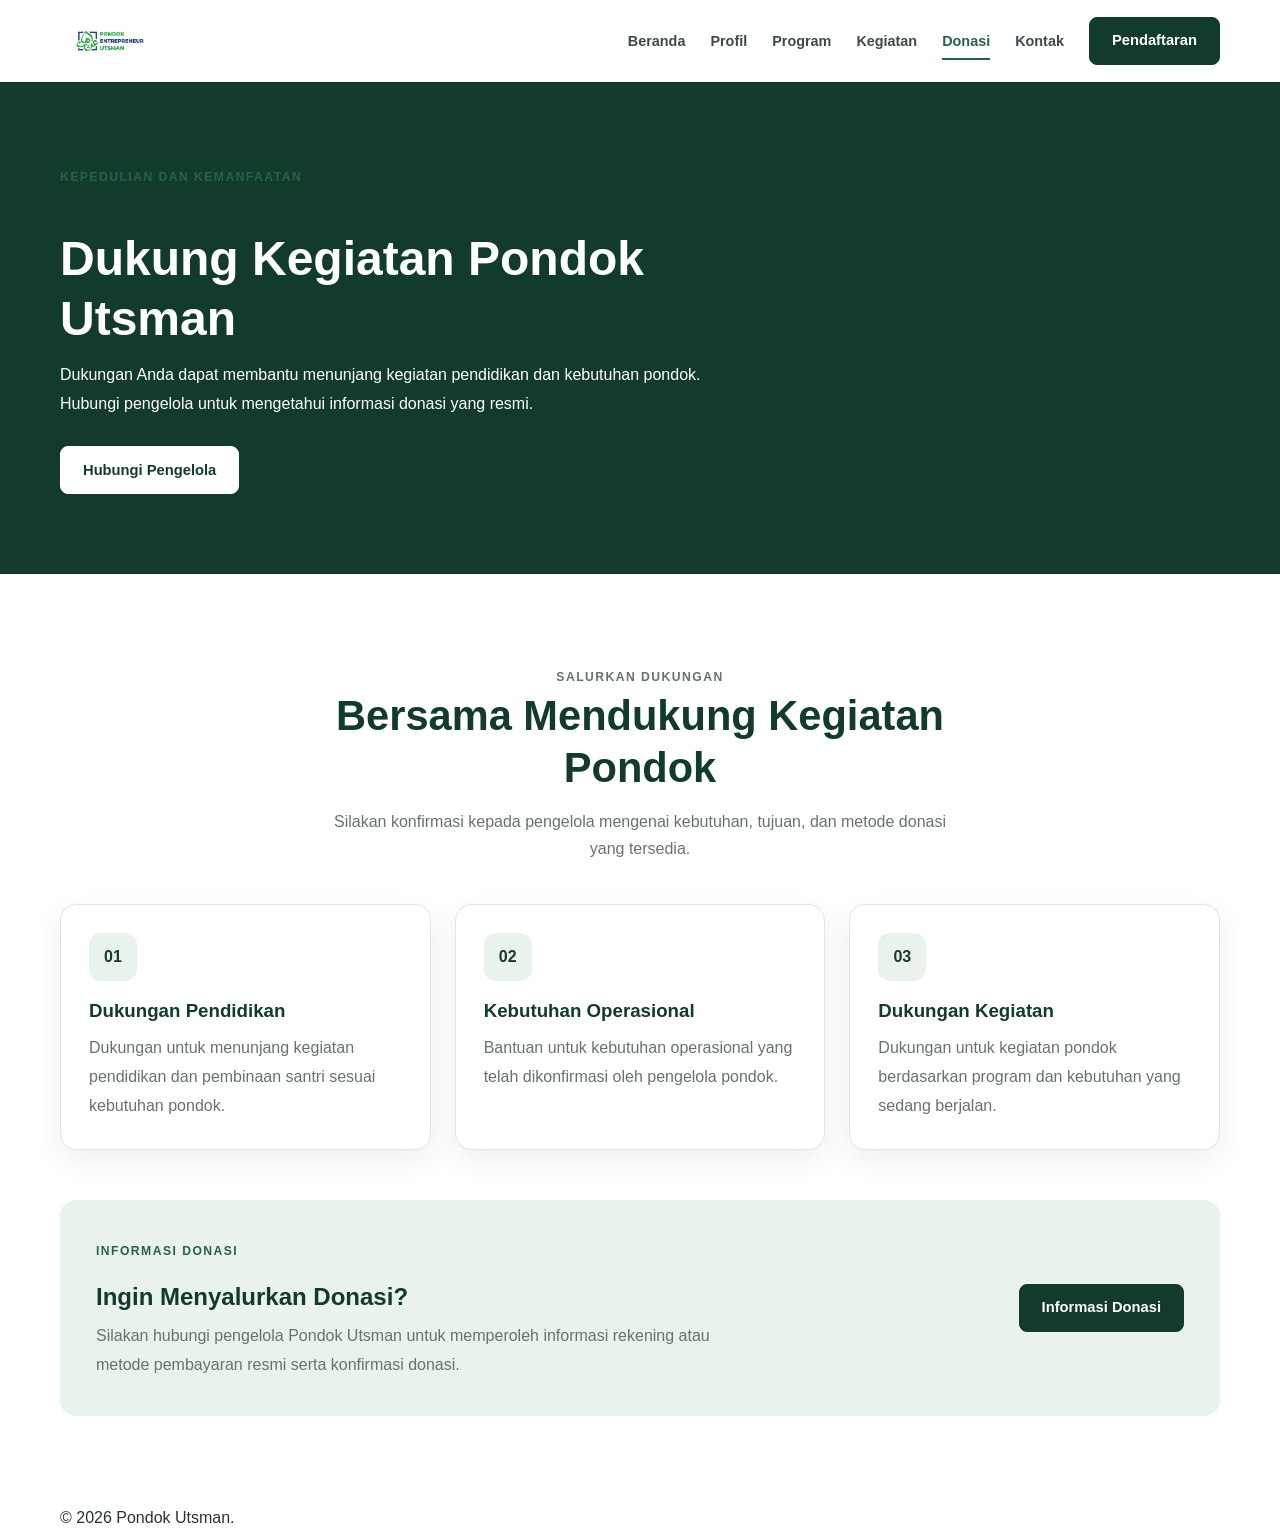
==== pages/donasi.html @ 716f0b97 "update" ====
<!DOCTYPE html>
<html lang="id">
<head>
    <meta charset="UTF-8">
    <meta name="viewport" content="width=device-width, initial-scale=1.0">
    <title>Donasi - Pondok Utsman</title>
    <link rel="stylesheet" href="../css/style.css">
    <link rel="stylesheet" href="../css/donasi.css">
    <script src="../js/script.js" defer></script>
</head>
<body>

<header class="site-header">
    <nav class="navbar container">
        <a href="../index.html" class="brand">
            <span class="brand-icon">
                <img src="../images/logo1.jpg" alt="Logo Pondok Utsman">
            </span>
        </a>

        <button class="menu-toggle" id="menuToggle"
            aria-label="Buka menu navigasi"
            aria-expanded="false">
            ☰
        </button>

        <div class="nav-menu" id="navMenu">
            <a href="../index.html">Beranda</a>
            <a href="profil.html">Profil</a>
            <a href="program.html">Program</a>
            <a href="kegiatan.html">Kegiatan</a>
            <a href="donasi.html" class="active">Donasi</a>
            <a href="kontak.html">Kontak</a>
            <a href="pendaftaran.html" class="btn btn-primary">Pendaftaran</a>
        </div>
    </nav>
</header>

<main>
    <section class="donation-hero">
        <div class="container">
            <p class="section-label">KEPEDULIAN DAN KEMANFAATAN</p>
            <h1>Dukung Kegiatan Pondok Utsman</h1>
            <p>
                Dukungan Anda dapat membantu menunjang kegiatan
                pendidikan dan kebutuhan pondok. Hubungi pengelola
                untuk mengetahui informasi donasi yang resmi.
            </p>
            <a href="kontak.html" class="btn btn-light">
                Hubungi Pengelola
            </a>
        </div>
    </section>

    <section class="section">
        <div class="container">
            <div class="section-heading">
                <p class="section-label">SALURKAN DUKUNGAN</p>
                <h2>Bersama Mendukung Kegiatan Pondok</h2>
                <p>
                    Silakan konfirmasi kepada pengelola mengenai
                    kebutuhan, tujuan, dan metode donasi yang tersedia.
                </p>
            </div>

            <div class="donation-grid">
                <article class="donation-card">
                    <div class="donation-icon">01</div>
                    <h3>Dukungan Pendidikan</h3>
                    <p>
                        Dukungan untuk menunjang kegiatan pendidikan
                        dan pembinaan santri sesuai kebutuhan pondok.
                    </p>
                </article>

                <article class="donation-card">
                    <div class="donation-icon">02</div>
                    <h3>Kebutuhan Operasional</h3>
                    <p>
                        Bantuan untuk kebutuhan operasional yang
                        telah dikonfirmasi oleh pengelola pondok.
                    </p>
                </article>

                <article class="donation-card">
                    <div class="donation-icon">03</div>
                    <h3>Dukungan Kegiatan</h3>
                    <p>
                        Dukungan untuk kegiatan pondok berdasarkan
                        program dan kebutuhan yang sedang berjalan.
                    </p>
                </article>
            </div>

            <div class="donation-info">
                <div>
                    <p class="section-label">INFORMASI DONASI</p>
                    <h2>Ingin Menyalurkan Donasi?</h2>
                    <p>
                        Silakan hubungi pengelola Pondok Utsman untuk
                        memperoleh informasi rekening atau metode
                        pembayaran resmi serta konfirmasi donasi.
                    </p>
                </div>

                <a href="kontak.html" class="btn btn-primary">
                    Informasi Donasi
                </a>
            </div>
        </div>
    </section>
</main>

<footer class="site-footer">
    <div class="container">
        <p>&copy; <span id="currentYear"></span> Pondok Utsman.</p>
    </div>
</footer>

</body>
</html>
---- css/style.css ----
/* =========================================================
   PONDOK UTSMAN — STYLE UTAMA
   File: css/style.css
   Digunakan oleh: index.html
========================================================= */

/* =========================
   1. RESET & VARIABEL
========================= */

:root {
    --green-900: #123b2c;
    --green-800: #194b38;
    --green-700: #276247;
    --green-100: #eaf2ec;
    --cream: #f7f8f4;
    --white: #ffffff;
    --text: #25352d;
    --muted: #66736b;
    --border: #e0e7e1;
    --shadow: 0 10px 30px rgba(18, 59, 44, 0.08);
    --radius: 14px;
    --container-width: 1160px;
}

*,
*::before,
*::after {
    box-sizing: border-box;
}

html {
    scroll-behavior: smooth;
    scroll-padding-top: 100px;
}

body {
    margin: 0;
    color: var(--text);
    background: var(--white);
    font-family: Arial, Helvetica, sans-serif;
    font-size: 16px;
    line-height: 1.7;
    -webkit-font-smoothing: antialiased;
}

img {
    display: block;
    max-width: 100%;
}

a {
    color: inherit;
    text-decoration: none;
}

button,
input,
textarea,
select {
    font: inherit;
}

button,
a {
    -webkit-tap-highlight-color: transparent;
}

h1,
h2,
h3,
p {
    margin-top: 0;
}

h1,
h2,
h3 {
    line-height: 1.25;
}

p:last-child {
    margin-bottom: 0;
}

.container {
    width: min(var(--container-width), calc(100% - 48px));
    margin-inline: auto;
}

.section {
    padding: 88px 0;
}

.section-label {
    display: inline-block;
    margin-bottom: 12px;
    color: var(--green-700);
    font-size: 0.76rem;
    font-weight: 700;
    letter-spacing: 0.12em;
    line-height: 1.5;
    text-transform: uppercase;
}

.eyebrow {
    display: inline-block;
    margin-bottom: 18px;
    color: rgba(255, 255, 255, 0.82);
    font-size: 0.78rem;
    font-weight: 700;
    letter-spacing: 0.12em;
    line-height: 1.6;
}

.section-heading {
    max-width: 720px;
    margin: 0 auto 42px;
    text-align: center;
}

.section-heading h2 {
    margin-bottom: 14px;
    color: var(--green-900);
    font-size: clamp(1.9rem, 4vw, 2.6rem);
}

.section-heading p {
    max-width: 650px;
    margin: 0 auto;
    color: var(--muted);
}

.btn {
    display: inline-flex;
    min-height: 48px;
    align-items: center;
    justify-content: center;
    gap: 8px;
    padding: 12px 22px;
    border: 1px solid transparent;
    border-radius: 8px;
    cursor: pointer;
    font-size: 0.92rem;
    font-weight: 700;
    line-height: 1.35;
    text-align: center;
    transition:
        background-color 0.2s ease,
        color 0.2s ease,
        border-color 0.2s ease,
        transform 0.2s ease;
}

.btn:hover {
    transform: translateY(-2px);
}

.btn-primary {
    color: var(--white);
    background: var(--green-900);
    border-color: var(--green-900);
}

.btn-primary:hover {
    color: var(--white);
    background: var(--green-700);
    border-color: var(--green-700);
}

.btn-secondary {
    color: var(--green-900);
    background: var(--green-100);
    border-color: var(--green-100);
}

.btn-secondary:hover {
    background: #dce9df;
    border-color: #dce9df;
}

.btn-light {
    color: var(--green-900);
    background: var(--white);
    border-color: var(--white);
}

.btn-light:hover {
    background: var(--green-100);
    border-color: var(--green-100);
}

.btn-outline {
    color: var(--white);
    background: transparent;
    border-color: rgba(255, 255, 255, 0.75);
}

.btn-outline:hover {
    color: var(--green-900);
    background: var(--white);
    border-color: var(--white);
}

.center-action {
    display: flex;
    justify-content: center;
    margin-top: 38px;
}

.text-link {
    display: inline-flex;
    align-items: center;
    gap: 6px;
    color: var(--green-700);
    font-weight: 700;
    transition: color 0.2s ease;
}

.text-link:hover {
    color: var(--green-900);
}

/* =========================
   2. HEADER & NAVBAR
========================= */

.header {
    position: sticky;
    z-index: 1000;
    top: 0;
    width: 100%;
    background: rgba(255, 255, 255, 0.97);
    border-bottom: 1px solid rgba(224, 231, 225, 0.9);
    box-shadow: 0 4px 18px rgba(18, 59, 44, 0.04);
    backdrop-filter: blur(12px);
}

.navbar {
    position: relative;
    display: flex;
    min-height: 82px;
    align-items: center;
    justify-content: space-between;
    gap: 28px;
}

.brand {
    display: inline-flex;
    flex-shrink: 0;
    align-items: center;
    gap: 12px;
}

.brand-icon {
    display: inline-flex;
    width: 100px;
    height: 70px;
    flex-shrink: 0;
    align-items: center;
    justify-content: center;
    overflow: hidden;
}

.brand-icon img {
    width: 100%;
    height: 100%;
    object-fit: contain;
}

.nav-menu {
    display: flex;
    align-items: center;
    gap: 25px;
    margin: 0;
    padding: 0;
    list-style: none;
}

.nav-menu li {
    margin: 0;
    padding: 0;
}

.nav-menu a:not(.btn) {
    display: inline-flex;
    align-items: center;
    min-height: 42px;
    color: #3d4b43;
    font-size: 0.9rem;
    font-weight: 600;
    transition: color 0.2s ease;
}

.nav-menu a:not(.btn):hover,
.nav-menu a:not(.btn).active {
    color: var(--green-700);
}

.nav-menu a:not(.btn).active {
    position: relative;
}

.nav-menu a:not(.btn).active::after {
    position: absolute;
    right: 0;
    bottom: 2px;
    left: 0;
    height: 2px;
    background: var(--green-700);
    content: "";
}

.nav-menu .nav-cta {
    min-height: 44px;
    padding: 10px 17px;
}

.menu-toggle {
    display: none;
    width: 44px;
    height: 44px;
    padding: 10px;
    border: 1px solid var(--border);
    border-radius: 8px;
    background: var(--white);
    cursor: pointer;
}

.menu-toggle span {
    display: block;
    width: 100%;
    height: 2px;
    margin: 5px 0;
    border-radius: 2px;
    background: var(--green-900);
}

/* =========================
   3. HERO
========================= */

.hero {
    position: relative;
    display: flex;
    min-height: 570px;
    align-items: center;
    overflow: hidden;
    color: var(--white);
    background:
        radial-gradient(circle at 85% 25%, rgba(89, 139, 103, 0.3), transparent 30%),
        linear-gradient(120deg, #123b2c 0%, #194b38 58%, #276247 100%);
}

.hero-content {
    position: relative;
    z-index: 2;
    padding-top: 88px;
    padding-bottom: 105px;
}

.hero h1 {
    max-width: 760px;
    margin-bottom: 22px;
    color: var(--white);
    font-size: clamp(2.5rem, 6vw, 4.4rem);
    font-weight: 800;
    letter-spacing: -0.035em;
    line-height: 1.1;
    text-transform: uppercase;
}

.hero-content > p {
    max-width: 660px;
    margin-bottom: 30px;
    color: rgba(255, 255, 255, 0.86);
    font-size: 1.08rem;
    line-height: 1.8;
}

.hero-actions {
    display: flex;
    flex-wrap: wrap;
    gap: 14px;
}

.hero-note {
    display: flex;
    align-items: center;
    gap: 10px;
    margin-top: 30px;
    color: rgba(255, 255, 255, 0.82);
    font-size: 0.88rem;
}

.note-dot {
    width: 8px;
    height: 8px;
    flex-shrink: 0;
    border-radius: 50%;
    background: #b6d7a8;
    box-shadow: 0 0 0 5px rgba(182, 215, 168, 0.12);
}

.hero-decoration {
    position: absolute;
    z-index: 1;
    border: 1px solid rgba(255, 255, 255, 0.12);
    border-radius: 50%;
    pointer-events: none;
}

.decoration-one {
    top: -170px;
    right: -80px;
    width: 520px;
    height: 520px;
}

.decoration-two {
    right: 80px;
    bottom: -300px;
    width: 620px;
    height: 620px;
}

.hero-bottom-shape {
    position: absolute;
    right: -5%;
    bottom: -85px;
    left: -5%;
    z-index: 1;
    height: 130px;
    border-radius: 50% 50% 0 0 / 40% 40% 0 0;
    background: var(--white);
}

/* =========================
   4. INTRODUCTION
========================= */

.intro-section {
    background: var(--white);
}

.intro-grid {
    display: grid;
    grid-template-columns: 0.85fr 1.15fr;
    align-items: start;
    gap: 70px;
}

.intro-grid h2 {
    max-width: 400px;
    margin-bottom: 0;
    color: var(--green-900);
    font-size: clamp(2rem, 4vw, 2.8rem);
    line-height: 1.2;
}

.intro-text p {
    margin-bottom: 18px;
    color: var(--muted);
}

/* =========================
   5. HISTORY
========================= */

.history-section {
    background: var(--cream);
}

.history-grid {
    display: grid;
    grid-template-columns: 0.8fr 1.2fr;
    align-items: start;
    gap: 60px;
}

.history-grid h2 {
    max-width: 390px;
    margin-bottom: 0;
    color: var(--green-900);
    font-size: clamp(2rem, 4vw, 2.7rem);
    line-height: 1.2;
}

.history-text p {
    margin-bottom: 18px;
    color: var(--muted);
}

.history-text p:last-of-type {
    margin-bottom: 22px;
}

/* =========================
   6. PROGRAM
========================= */

.program-section {
    background: var(--white);
}

.program-grid {
    display: grid;
    grid-template-columns: repeat(4, minmax(0, 1fr));
    gap: 22px;
}

.program-card {
    min-width: 0;
    padding: 28px 23px;
    border: 1px solid var(--border);
    border-radius: var(--radius);
    background: var(--white);
    box-shadow: var(--shadow);
    transition:
        transform 0.2s ease,
        border-color 0.2s ease,
        box-shadow 0.2s ease;
}

.program-card:hover {
    transform: translateY(-4px);
    border-color: #c5d8ca;
    box-shadow: 0 16px 34px rgba(18, 59, 44, 0.12);
}

.program-icon {
    display: flex;
    width: 50px;
    height: 50px;
    align-items: center;
    justify-content: center;
    margin-bottom: 23px;
    border-radius: 12px;
    color: var(--green-900);
    background: var(--green-100);
    font-size: 1rem;
    font-weight: 800;
}

.program-card h3 {
    margin-bottom: 12px;
    color: var(--green-900);
    font-size: 1.08rem;
    line-height: 1.45;
}

.program-card p {
    margin-bottom: 0;
    color: var(--muted);
    font-size: 0.92rem;
    line-height: 1.75;
}

/* =========================
   7. ACTIVITIES
========================= */

.activities-section {
    background: var(--cream);
}

.activity-grid {
    display: grid;
    grid-template-columns: repeat(3, minmax(0, 1fr));
    gap: 24px;
}

.activity-card {
    min-width: 0;
    overflow: hidden;
    border: 1px solid var(--border);
    border-radius: var(--radius);
    background: var(--white);
    box-shadow: var(--shadow);
    transition:
        transform 0.2s ease,
        box-shadow 0.2s ease;
}

.activity-card:hover {
    transform: translateY(-4px);
    box-shadow: 0 16px 34px rgba(18, 59, 44, 0.12);
}

.activity-image {
    height: 220px;
    overflow: hidden;
    background: var(--green-100);
}

.activity-image img {
    width: 100%;
    height: 100%;
    object-fit: cover;
    object-position: center;
    transition: transform 0.35s ease;
}

.activity-card:hover .activity-image img {
    transform: scale(1.04);
}

.activity-placeholder {
    display: flex;
    width: 100%;
    height: 100%;
    align-items: center;
    justify-content: center;
    color: var(--green-700);
    background: var(--green-100);
    font-size: 0.9rem;
}

.activity-info {
    padding: 23px;
}

.activity-category {
    display: inline-block;
    margin-bottom: 8px;
    color: var(--green-700);
    font-size: 0.75rem;
    font-weight: 800;
    letter-spacing: 0.06em;
    text-transform: uppercase;
}

.activity-info h3 {
    margin-bottom: 10px;
    color: var(--green-900);
    font-size: 1.12rem;
    line-height: 1.4;
}

.activity-info p {
    margin-bottom: 0;
    color: var(--muted);
    font-size: 0.92rem;
}

/* =========================
   8. DONATION CTA
========================= */

.donation-cta {
    padding: 28px 0 78px;
    background: var(--white);
}

.donation-content {
    padding: 42px 30px;
    border: 1px solid #dce9df;
    border-radius: 18px;
    background: var(--green-100);
    text-align: center;
}

.donation-content .section-label {
    margin-bottom: 12px;
}

.donation-content h2 {
    max-width: 760px;
    margin: 0 auto 16px;
    color: var(--green-900);
    font-size: clamp(1.9rem, 4vw, 2.7rem);
    line-height: 1.25;
}

.donation-content p {
    max-width: 700px;
    margin: 0 auto 25px;
    color: var(--muted);
}

/* =========================
   9. REGISTRATION CTA
========================= */

.registration-section {
    padding: 62px 0;
    color: var(--white);
    background: linear-gradient(120deg, #123b2c, #276247);
}

.registration-content {
    display: flex;
    align-items: center;
    justify-content: space-between;
    gap: 36px;
}

.registration-content > div {
    max-width: 680px;
}

.registration-content .section-label {
    color: #c7dfc9;
}

.registration-content h2 {
    margin-bottom: 14px;
    color: var(--white);
    font-size: clamp(1.8rem, 4vw, 2.4rem);
}

.registration-content p {
    margin-bottom: 0;
    color: rgba(255, 255, 255, 0.82);
}

.registration-content > .btn {
    flex-shrink: 0;
}

/* =========================
   10. DONOR SECTION
========================= */

.donor-section {
    background: var(--cream);
}

.donor-grid {
    display: grid;
    grid-template-columns: repeat(3, minmax(0, 1fr));
    gap: 24px;
}

.donor-card {
    min-width: 0;
    overflow: hidden;
    padding: 26px 20px;
    border: 1px solid var(--border);
    border-radius: var(--radius);
    background: var(--white);
    text-align: center;
    box-shadow: var(--shadow);
    transition:
        transform 0.2s ease,
        box-shadow 0.2s ease;
}

.donor-card:hover {
    transform: translateY(-3px);
    box-shadow: 0 15px 32px rgba(18, 59, 44, 0.11);
}

.donor-photo {
    display: block;
    width: 130px;
    height: 130px;
    max-width: 100%;
    margin: 0 auto 18px;
    border-radius: 12px;
    object-fit: cover;
    object-position: center;
}

.donor-avatar {
    display: flex;
    width: 58px;
    height: 58px;
    align-items: center;
    justify-content: center;
    margin: 0 auto 18px;
    border-radius: 50%;
    color: var(--green-900);
    background: var(--green-100);
    font-size: 1rem;
    font-weight: 800;
}

.donor-card h3 {
    margin-bottom: 8px;
    color: var(--green-900);
    font-size: 1.05rem;
    line-height: 1.5;
    overflow-wrap: anywhere;
}

.donor-card p {
    margin-bottom: 0;
    color: var(--muted);
    font-size: 0.9rem;
    line-height: 1.6;
}

.donor-section .center-action {
    margin-top: 38px;
}

/* =========================
   11. FOOTER
========================= */

.footer {
    color: rgba(255, 255, 255, 0.82);
    background: #0d2e22;
}

.footer-grid {
    display: grid;
    grid-template-columns: 1.25fr 0.7fr 1fr;
    gap: 58px;
    padding-top: 68px;
    padding-bottom: 55px;
}

.footer-grid > div {
    min-width: 0;
}

.footer .brand {
    margin-bottom: 20px;
}

.footer-brand .brand-icon {
    width: 80px;
    height: 65px;
    flex-shrink: 0;
}

.footer-brand .brand-icon img {
    width: 100%;
    height: 100%;
    object-fit: contain;
}

.footer-brand > span:last-child {
    display: flex;
    flex-direction: column;
    line-height: 1.5;
}

.footer-brand strong {
    color: var(--white);
    font-size: 0.95rem;
    letter-spacing: 0.04em;
}

.footer-brand small {
    color: #b8c9bd;
    font-size: 0.8rem;
}

.footer-description {
    max-width: 390px;
    margin-bottom: 0;
    color: rgba(255, 255, 255, 0.7);
    font-size: 0.92rem;
}

.footer-grid h3 {
    margin-bottom: 20px;
    color: var(--white);
    font-size: 1rem;
}

.footer-grid > div > a:not(.brand) {
    display: block;
    width: fit-content;
    margin-bottom: 10px;
    color: rgba(255, 255, 255, 0.76);
    font-size: 0.9rem;
    transition: color 0.2s ease;
}

.footer-grid > div > a:not(.brand):hover {
    color: var(--white);
}

.footer-grid > div > p {
    margin-bottom: 14px;
    color: rgba(255, 255, 255, 0.72);
    font-size: 0.9rem;
}

.footer-grid > div > p a {
    color: var(--white);
    overflow-wrap: anywhere;
}

.footer-bottom {
    border-top: 1px solid rgba(255, 255, 255, 0.13);
}

.footer-bottom .container {
    padding-top: 20px;
    padding-bottom: 20px;
}

.footer-bottom p {
    margin: 0;
    color: rgba(255, 255, 255, 0.65);
    font-size: 0.82rem;
    text-align: center;
}

/* =========================
   12. RESPONSIVE TABLET
========================= */

@media (max-width: 1000px) {
    .navbar {
        gap: 18px;
    }

    .menu-toggle {
        display: block;
        flex-shrink: 0;
    }

    .nav-menu {
        position: absolute;
        top: calc(100% - 1px);
        right: 0;
        left: 0;
        display: none;
        align-items: stretch;
        gap: 0;
        padding: 12px 18px 18px;
        border: 1px solid var(--border);
        border-top: 0;
        border-radius: 0 0 12px 12px;
        background: var(--white);
        box-shadow: 0 16px 25px rgba(18, 59, 44, 0.1);
    }

    .nav-menu.is-open {
        display: flex;
        flex-direction: column;
    }

    .nav-menu li {
        width: 100%;
    }

    .nav-menu a:not(.btn) {
        display: flex;
        width: 100%;
        min-height: 46px;
        padding: 8px 4px;
    }

    .nav-menu a:not(.btn).active::after {
        right: auto;
        bottom: 3px;
        width: 35px;
    }

    .nav-menu .nav-cta {
        width: 100%;
        margin-top: 8px;
    }

    .program-grid {
        grid-template-columns: repeat(2, minmax(0, 1fr));
    }

    .intro-grid {
        gap: 38px;
    }

    .history-grid {
        gap: 35px;
    }

    .footer-grid {
        gap: 35px;
    }
}

/* =========================
   13. RESPONSIVE MOBILE
========================= */

@media (max-width: 650px) {
    .container {
        width: min(var(--container-width), calc(100% - 36px));
    }

    .section {
        padding: 62px 0;
    }

    .navbar {
        min-height: 72px;
    }

    .brand-icon {
        width: 76px;
        height: 54px;
    }

    .hero {
        min-height: 520px;
    }

    .hero-content {
        padding-top: 72px;
        padding-bottom: 95px;
    }

    .hero h1 {
        font-size: clamp(2.15rem, 9vw, 3.25rem);
    }

    .hero-content > p {
        font-size: 0.98rem;
    }

    .hero-actions {
        align-items: stretch;
        flex-direction: column;
    }

    .hero-actions .btn {
        width: 100%;
    }

    .hero-note {
        font-size: 0.82rem;
    }

    .decoration-one {
        top: -100px;
        right: -240px;
        width: 430px;
        height: 430px;
    }

    .decoration-two {
        right: -220px;
        bottom: -280px;
        width: 470px;
        height: 470px;
    }

    .intro-grid,
    .history-grid {
        grid-template-columns: 1fr;
        gap: 20px;
    }

    .intro-grid h2,
    .history-grid h2 {
        max-width: 100%;
    }

    .section-heading {
        margin-bottom: 30px;
    }

    .program-grid,
    .activity-grid,
    .donor-grid {
        grid-template-columns: 1fr;
    }

    .program-grid {
        gap: 16px;
    }

    .program-card {
        padding: 24px 21px;
    }

    .activity-grid {
        gap: 20px;
    }

    .activity-image {
        height: 220px;
    }

    .donation-cta {
        padding: 18px 0 58px;
    }

    .donation-content {
        padding: 30px 20px;
    }

    .donation-content .btn {
        width: 100%;
    }

    .registration-section {
        padding: 48px 0;
    }

    .registration-content {
        align-items: flex-start;
        flex-direction: column;
        gap: 24px;
    }

    .registration-content > .btn {
        width: 100%;
    }

    .donor-grid {
        gap: 18px;
    }

    .donor-card {
        padding: 24px 18px;
    }

    .footer-grid {
        grid-template-columns: 1fr;
        gap: 32px;
        padding-top: 48px;
        padding-bottom: 38px;
    }

    .footer-brand .brand-icon {
        width: 66px;
        height: 54px;
    }

    .footer-bottom .container {
        padding-top: 18px;
        padding-bottom: 18px;
    }
}

/* =========================
   14. HP KECIL
========================= */

@media (max-width: 380px) {
    .container {
        width: calc(100% - 28px);
    }

    .section {
        padding: 52px 0;
    }

    .hero h1 {
        font-size: 2rem;
    }

    .eyebrow {
        font-size: 0.68rem;
    }

    .section-heading h2,
    .intro-grid h2,
    .history-grid h2 {
        font-size: 1.75rem;
    }

    .donation-content {
        padding: 25px 16px;
    }

    .btn {
        padding: 11px 16px;
    }
}

/* =========================
   15. AKSESIBILITAS
========================= */

a:focus-visible,
button:focus-visible {
    outline: 3px solid #91bd9a;
    outline-offset: 3px;
}

@media (prefers-reduced-motion: reduce) {
    *,
    *::before,
    *::after {
        scroll-behavior: auto !important;
        animation-duration: 0.01ms !important;
        animation-iteration-count: 1 !important;
        transition-duration: 0.01ms !important;
    }
}
---- css/donasi.css ----
.donation-hero {
    padding: 80px 0;
    background: var(--green-900);
    color: var(--white);
}

.donation-hero h1 {
    max-width: 750px;
    margin: 12px 0;
    font-size: clamp(2rem, 4vw, 3rem);
}

.donation-hero p {
    max-width: 680px;
    margin-bottom: 28px;
    line-height: 1.8;
}

.donation-grid {
    display: grid;
    grid-template-columns: repeat(3, minmax(0, 1fr));
    gap: 24px;
    margin-top: 40px;
}

.donation-card {
    padding: 28px;
    border: 1px solid var(--border);
    border-radius: 16px;
    background: var(--white);
    box-shadow: var(--shadow);
}

.donation-icon {
    display: flex;
    align-items: center;
    justify-content: center;
    width: 48px;
    height: 48px;
    margin-bottom: 18px;
    border-radius: 12px;
    background: var(--green-100);
    color: var(--green-900);
    font-weight: 700;
}

.donation-card h3 {
    margin-bottom: 12px;
    color: var(--green-900);
}

.donation-card p {
    margin: 0;
    color: var(--muted);
    line-height: 1.8;
}

.donation-info {
    display: flex;
    align-items: center;
    justify-content: space-between;
    gap: 30px;
    margin-top: 50px;
    padding: 36px;
    border-radius: 16px;
    background: var(--green-100);
}

.donation-info > div {
    max-width: 650px;
}

.donation-info h2 {
    margin: 10px 0;
    color: var(--green-900);
}

.donation-info p:not(.section-label) {
    color: var(--muted);
    line-height: 1.8;
}

@media (max-width: 800px) {
    .donation-grid {
        grid-template-columns: 1fr;
    }

    .donation-info {
        flex-direction: column;
        align-items: flex-start;
        padding: 26px;
    }
}

@media (max-width: 600px) {
    .donation-hero {
        padding: 55px 0;
    }
}
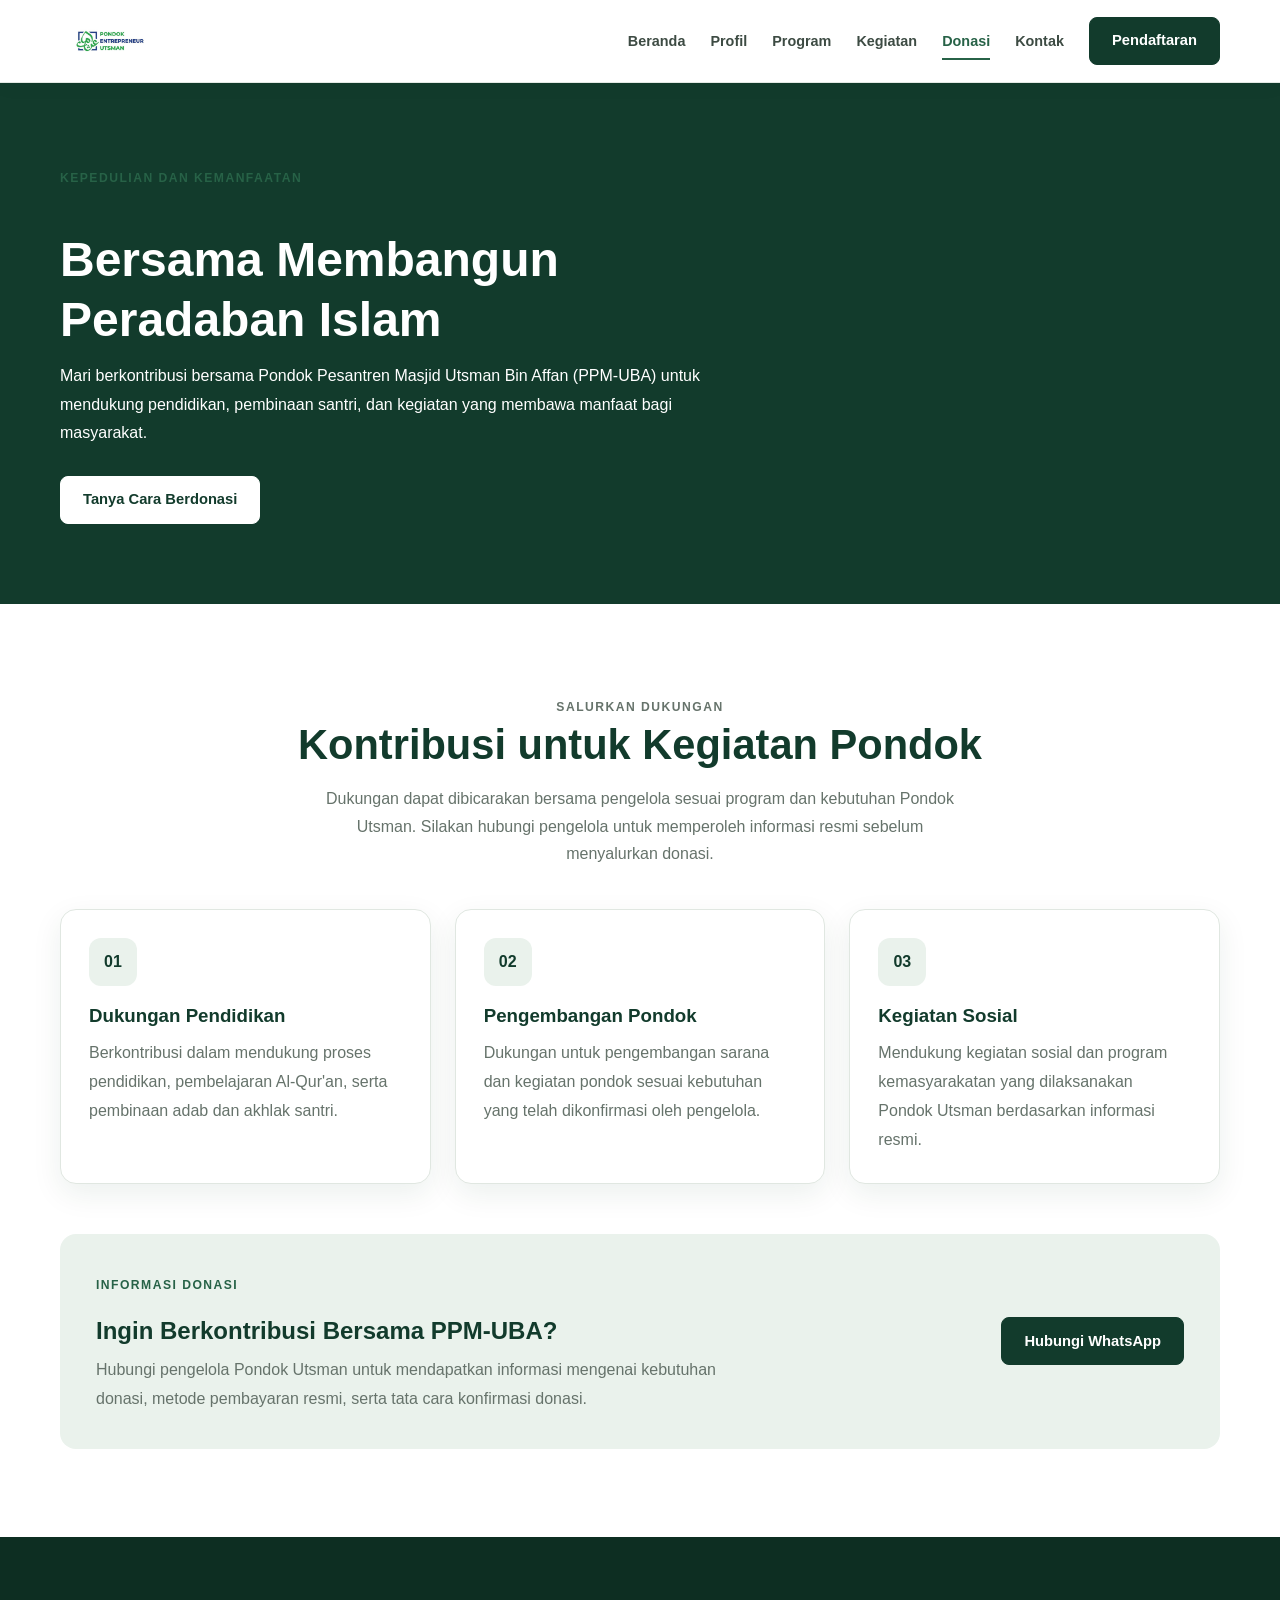
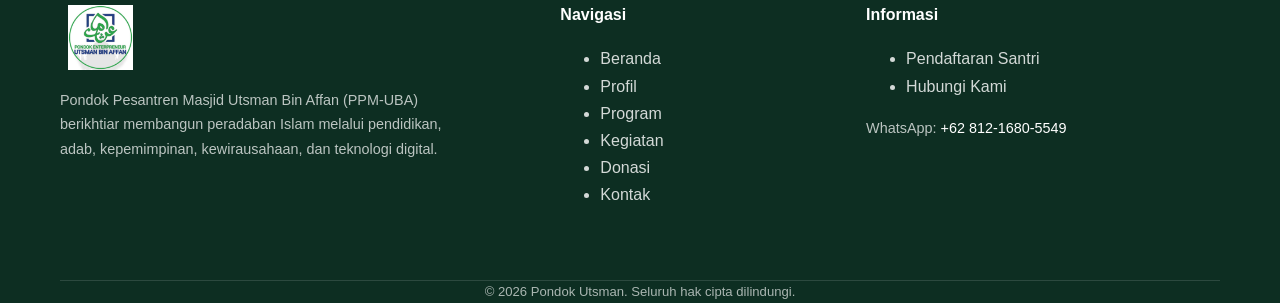
==== commit 5259a5ac: "update" ====
--- a/pages/donasi.html
+++ b/pages/donasi.html
@@ -1,120 +1,224 @@
-
 <!DOCTYPE html>
 <html lang="id">
 <head>
     <meta charset="UTF-8">
     <meta name="viewport" content="width=device-width, initial-scale=1.0">
+
+    <meta name="description" content="Informasi donasi dan kontribusi untuk mendukung kegiatan pendidikan serta pengembangan Pondok Pesantren Masjid Utsman Bin Affan (PPM-UBA).">
+    <meta name="theme-color" content="#ffffff">
+
     <title>Donasi - Pondok Utsman</title>
+
     <link rel="stylesheet" href="../css/style.css">
     <link rel="stylesheet" href="../css/donasi.css">
+
     <script src="../js/script.js" defer></script>
 </head>
 <body>
 
-<header class="site-header">
+<header class="header">
     <nav class="navbar container">
-        <a href="../index.html" class="brand">
+        <a href="../index.html" class="brand" aria-label="Pondok Utsman - Beranda">
             <span class="brand-icon">
-                <img src="../images/logo1.jpg" alt="Logo Pondok Utsman">
+                <img src="../images/Logo_utsman.png" alt="Logo Pondok Utsman">
             </span>
         </a>
 
-        <button class="menu-toggle" id="menuToggle"
+        <button
+            class="menu-toggle"
+            id="menuToggle"
+            type="button"
             aria-label="Buka menu navigasi"
+            aria-controls="navMenu"
             aria-expanded="false">
             ☰
         </button>
 
-        <div class="nav-menu" id="navMenu">
-            <a href="../index.html">Beranda</a>
-            <a href="profil.html">Profil</a>
-            <a href="program.html">Program</a>
-            <a href="kegiatan.html">Kegiatan</a>
-            <a href="donasi.html" class="active">Donasi</a>
-            <a href="kontak.html">Kontak</a>
-            <a href="pendaftaran.html" class="btn btn-primary">Pendaftaran</a>
-        </div>
+        <ul class="nav-menu" id="navMenu">
+            <li><a href="../index.html">Beranda</a></li>
+            <li><a href="profil.html">Profil</a></li>
+            <li><a href="program.html">Program</a></li>
+            <li><a href="kegiatan.html">Kegiatan</a></li>
+            <li><a href="donasi.html" class="active" aria-current="page">Donasi</a></li>
+            <li><a href="kontak.html">Kontak</a></li>
+            <li><a href="pendaftaran.html" class="btn btn-primary">Pendaftaran</a></li>
+        </ul>
     </nav>
 </header>
 
 <main>
+
+    <!-- Hero Donasi -->
     <section class="donation-hero">
         <div class="container">
             <p class="section-label">KEPEDULIAN DAN KEMANFAATAN</p>
-            <h1>Dukung Kegiatan Pondok Utsman</h1>
+
+            <h1>Bersama Membangun Peradaban Islam</h1>
+
             <p>
-                Dukungan Anda dapat membantu menunjang kegiatan
-                pendidikan dan kebutuhan pondok. Hubungi pengelola
-                untuk mengetahui informasi donasi yang resmi.
+                Mari berkontribusi bersama Pondok Pesantren Masjid
+                Utsman Bin Affan (PPM-UBA) untuk mendukung pendidikan,
+                pembinaan santri, dan kegiatan yang membawa manfaat
+                bagi masyarakat.
             </p>
-            <a href="kontak.html" class="btn btn-light">
-                Hubungi Pengelola
+
+            <a
+                href="https://api.whatsapp.com/send?phone=6281216805549&text=Assalamualaikum%20Admin%2C%20bagaimana%20cara%20berkontribusi%20membangun%20bersama%20PPM-UBA%3F%20Mohon%20dibantu%20informasinya.%20Terima%20kasih."
+                class="btn btn-light"
+                target="_blank"
+                rel="noopener noreferrer">
+                Tanya Cara Berdonasi
             </a>
         </div>
     </section>
 
+    <!-- Pilihan Dukungan -->
     <section class="section">
         <div class="container">
+
             <div class="section-heading">
                 <p class="section-label">SALURKAN DUKUNGAN</p>
-                <h2>Bersama Mendukung Kegiatan Pondok</h2>
+
+                <h2>Kontribusi untuk Kegiatan Pondok</h2>
+
                 <p>
-                    Silakan konfirmasi kepada pengelola mengenai
-                    kebutuhan, tujuan, dan metode donasi yang tersedia.
+                    Dukungan dapat dibicarakan bersama pengelola
+                    sesuai program dan kebutuhan Pondok Utsman.
+                    Silakan hubungi pengelola untuk memperoleh
+                    informasi resmi sebelum menyalurkan donasi.
                 </p>
             </div>
 
             <div class="donation-grid">
+
                 <article class="donation-card">
                     <div class="donation-icon">01</div>
+
                     <h3>Dukungan Pendidikan</h3>
-                    <p>
-                        Dukungan untuk menunjang kegiatan pendidikan
-                        dan pembinaan santri sesuai kebutuhan pondok.
+
+                    <p>
+                        Berkontribusi dalam mendukung proses pendidikan,
+                        pembelajaran Al-Qur'an, serta pembinaan adab
+                        dan akhlak santri.
                     </p>
                 </article>
 
                 <article class="donation-card">
                     <div class="donation-icon">02</div>
-                    <h3>Kebutuhan Operasional</h3>
-                    <p>
-                        Bantuan untuk kebutuhan operasional yang
-                        telah dikonfirmasi oleh pengelola pondok.
+
+                    <h3>Pengembangan Pondok</h3>
+
+                    <p>
+                        Dukungan untuk pengembangan sarana dan kegiatan
+                        pondok sesuai kebutuhan yang telah dikonfirmasi
+                        oleh pengelola.
                     </p>
                 </article>
 
                 <article class="donation-card">
                     <div class="donation-icon">03</div>
-                    <h3>Dukungan Kegiatan</h3>
-                    <p>
-                        Dukungan untuk kegiatan pondok berdasarkan
-                        program dan kebutuhan yang sedang berjalan.
+
+                    <h3>Kegiatan Sosial</h3>
+
+                    <p>
+                        Mendukung kegiatan sosial dan program
+                        kemasyarakatan yang dilaksanakan Pondok Utsman
+                        berdasarkan informasi resmi.
                     </p>
                 </article>
-            </div>
-
+
+            </div>
+
+            <!-- Informasi Donasi -->
             <div class="donation-info">
                 <div>
                     <p class="section-label">INFORMASI DONASI</p>
-                    <h2>Ingin Menyalurkan Donasi?</h2>
-                    <p>
-                        Silakan hubungi pengelola Pondok Utsman untuk
-                        memperoleh informasi rekening atau metode
-                        pembayaran resmi serta konfirmasi donasi.
+
+                    <h2>Ingin Berkontribusi Bersama PPM-UBA?</h2>
+
+                    <p>
+                        Hubungi pengelola Pondok Utsman untuk
+                        mendapatkan informasi mengenai kebutuhan
+                        donasi, metode pembayaran resmi, serta
+                        tata cara konfirmasi donasi.
                     </p>
                 </div>
 
-                <a href="kontak.html" class="btn btn-primary">
-                    Informasi Donasi
+                <a
+                    href="https://api.whatsapp.com/send?phone=6281216805549&text=Assalamualaikum%20Admin%2C%20saya%20ingin%20mengetahui%20informasi%20donasi%20untuk%20PPM-UBA.%20Mohon%20dibantu%20informasinya.%20Terima%20kasih."
+                    class="btn btn-primary"
+                    target="_blank"
+                    rel="noopener noreferrer">
+                    Hubungi WhatsApp
                 </a>
             </div>
+
         </div>
     </section>
+
 </main>
 
-<footer class="site-footer">
+<!-- Footer -->
+<footer class="footer">
     <div class="container">
-        <p>&copy; <span id="currentYear"></span> Pondok Utsman.</p>
+        <div class="footer-grid">
+
+            <div class="footer-brand">
+                <a href="../index.html" aria-label="Pondok Utsman - Beranda">
+                    <span class="brand-icon">
+                        <img
+                            src="../images/images.jpg"
+                            alt="Pondok Utsman"
+                            loading="lazy">
+                    </span>
+                </a>
+
+                <p class="footer-description">
+                    Pondok Pesantren Masjid Utsman Bin Affan (PPM-UBA)
+                    berikhtiar membangun peradaban Islam melalui
+                    pendidikan, adab, kepemimpinan, kewirausahaan,
+                    dan teknologi digital.
+                </p>
+            </div>
+
+            <div>
+                <h3>Navigasi</h3>
+                <ul>
+                    <li><a href="../index.html">Beranda</a></li>
+                    <li><a href="profil.html">Profil</a></li>
+                    <li><a href="program.html">Program</a></li>
+                    <li><a href="kegiatan.html">Kegiatan</a></li>
+                    <li><a href="donasi.html">Donasi</a></li>
+                    <li><a href="kontak.html">Kontak</a></li>
+                </ul>
+            </div>
+
+            <div>
+                <h3>Informasi</h3>
+                <ul>
+                    <li><a href="pendaftaran.html">Pendaftaran Santri</a></li>
+                    <li><a href="kontak.html">Hubungi Kami</a></li>
+                </ul>
+
+                <p>
+                    WhatsApp:
+                    <a
+                        href="https://wa.me/6281216805549"
+                        target="_blank"
+                        rel="noopener noreferrer">
+                        +62 812-1680-5549
+                    </a>
+                </p>
+            </div>
+
+        </div>
+
+        <div class="footer-bottom">
+            <p>
+                &copy; <span id="currentYear"></span>
+                Pondok Utsman. Seluruh hak cipta dilindungi.
+            </p>
+        </div>
     </div>
 </footer>
 
